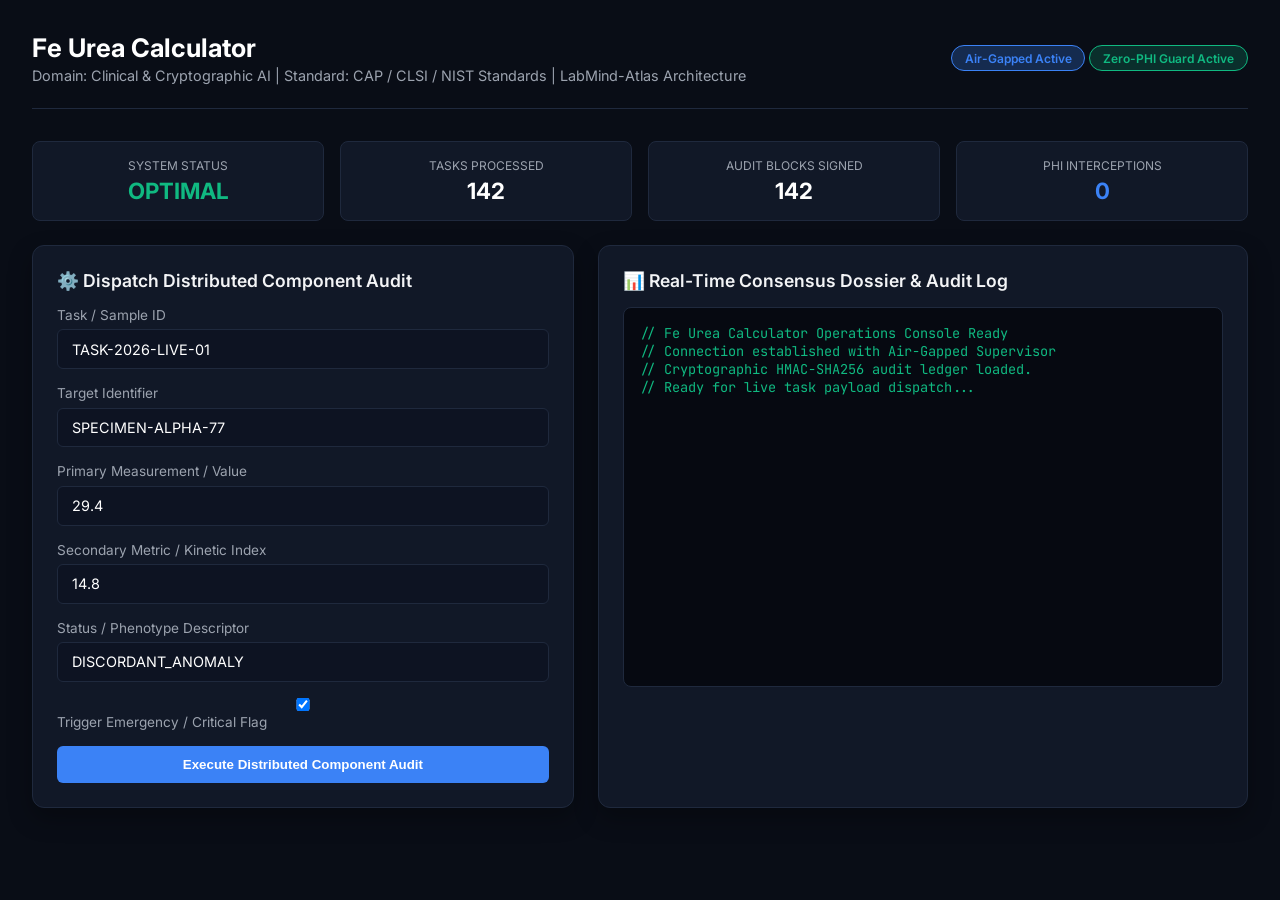
==== web/index.html @ f58db7cf "Initial Commit" ====
<!DOCTYPE html>
<html lang="en">
<head>
    <meta charset="UTF-8">
    <meta name="viewport" content="width=device-width, initial-scale=1.0">
    <title>Fe Urea Calculator — Operations Console</title>
    <link href="https://fonts.googleapis.com/css2?family=Inter:wght@300;400;600;700&family=JetBrains+Mono:wght@400;600&display=swap" rel="stylesheet">
    <style>
        :root {
            --bg: #090d16;
            --card: #111827;
            --border: #1f293d;
            --accent: #3b82f6;
            --accent-glow: rgba(59, 130, 246, 0.25);
            --text: #f3f4f6;
            --text-muted: #9ca3af;
            --danger: #ef4444;
            --warning: #f59e0b;
            --success: #10b981;
        }
        * { box-sizing: border-box; margin: 0; padding: 0; }
        body {
            font-family: 'Inter', sans-serif;
            background: var(--bg);
            color: var(--text);
            padding: 2rem;
            min-height: 100vh;
        }
        .header {
            display: flex;
            justify-content: space-between;
            align-items: center;
            border-bottom: 1px solid var(--border);
            padding-bottom: 1.5rem;
            margin-bottom: 2rem;
        }
        .header-title h1 { font-size: 1.6rem; font-weight: 700; color: #fff; }
        .header-title p { color: var(--text-muted); font-size: 0.9rem; margin-top: 0.25rem; }
        .badge {
            display: inline-block;
            padding: 0.3rem 0.8rem;
            border-radius: 9999px;
            font-size: 0.75rem;
            font-weight: 600;
            background: var(--accent-glow);
            color: var(--accent);
            border: 1px solid var(--accent);
        }
        .grid {
            display: grid;
            grid-template-columns: 1fr 1.2fr;
            gap: 1.5rem;
        }
        .card {
            background: var(--card);
            border: 1px solid var(--border);
            border-radius: 12px;
            padding: 1.5rem;
            box-shadow: 0 10px 25px rgba(0,0,0,0.3);
        }
        .card h2 {
            font-size: 1.1rem;
            font-weight: 600;
            margin-bottom: 1rem;
            display: flex;
            align-items: center;
            gap: 0.5rem;
        }
        .form-group { margin-bottom: 1rem; }
        label { display: block; font-size: 0.85rem; color: var(--text-muted); margin-bottom: 0.4rem; }
        input, select, textarea {
            width: 100%;
            padding: 0.65rem 0.9rem;
            background: #0d1322;
            border: 1px solid var(--border);
            border-radius: 6px;
            color: #fff;
            font-family: inherit;
            font-size: 0.9rem;
        }
        input:focus, textarea:focus { outline: none; border-color: var(--accent); }
        .btn {
            background: var(--accent);
            color: #fff;
            border: none;
            padding: 0.7rem 1.4rem;
            border-radius: 6px;
            font-weight: 600;
            cursor: pointer;
            transition: 0.2s;
            width: 100%;
        }
        .btn:hover { background: #2563eb; }
        .terminal {
            background: #060911;
            border: 1px solid var(--border);
            border-radius: 8px;
            padding: 1rem;
            font-family: 'JetBrains Mono', monospace;
            font-size: 0.85rem;
            color: #10b981;
            height: 380px;
            overflow-y: auto;
            white-space: pre-wrap;
        }
        .metrics-bar {
            display: grid;
            grid-template-columns: repeat(4, 1fr);
            gap: 1rem;
            margin-bottom: 1.5rem;
        }
        .metric-box {
            background: var(--card);
            border: 1px solid var(--border);
            border-radius: 8px;
            padding: 1rem;
            text-align: center;
        }
        .metric-val { font-size: 1.4rem; font-weight: 700; color: #fff; margin-top: 0.25rem; }
        .metric-label { font-size: 0.75rem; color: var(--text-muted); text-transform: uppercase; }
    </style>
</head>
<body>

    <div class="header">
        <div class="header-title">
            <h1>Fe Urea Calculator</h1>
            <p>Domain: Clinical & Cryptographic AI | Standard: CAP / CLSI / NIST Standards | LabMind-Atlas Architecture</p>
        </div>
        <div>
            <span class="badge">Air-Gapped Active</span>
            <span class="badge" style="background: rgba(16,185,129,0.2); color: #10b981; border-color: #10b981;">Zero-PHI Guard Active</span>
        </div>
    </div>

    <div class="metrics-bar">
        <div class="metric-box">
            <div class="metric-label">System Status</div>
            <div class="metric-val" style="color: var(--success);" id="m-status">OPTIMAL</div>
        </div>
        <div class="metric-box">
            <div class="metric-label">Tasks Processed</div>
            <div class="metric-val" id="m-tasks">142</div>
        </div>
        <div class="metric-box">
            <div class="metric-label">Audit Blocks Signed</div>
            <div class="metric-val" id="m-audit">142</div>
        </div>
        <div class="metric-box">
            <div class="metric-label">PHI Interceptions</div>
            <div class="metric-val" style="color: var(--accent);" id="m-phi">0</div>
        </div>
    </div>

    <div class="grid">
        <div class="card">
            <h2>⚙️ Dispatch Distributed Component Audit</h2>
            <div class="form-group">
                <label>Task / Sample ID</label>
                <input type="text" id="task_id" value="TASK-2026-LIVE-01">
            </div>
            <div class="form-group">
                <label>Target Identifier</label>
                <input type="text" id="target_id" value="SPECIMEN-ALPHA-77">
            </div>
            <div class="form-group">
                <label>Primary Measurement / Value</label>
                <input type="number" id="primary_metric" value="29.4" step="0.1">
            </div>
            <div class="form-group">
                <label>Secondary Metric / Kinetic Index</label>
                <input type="number" id="secondary_metric" value="14.8" step="0.1">
            </div>
            <div class="form-group">
                <label>Status / Phenotype Descriptor</label>
                <input type="text" id="status_descriptor" value="DISCORDANT_ANOMALY">
            </div>
            <div class="form-group">
                <label><input type="checkbox" id="is_critical" checked> Trigger Emergency / Critical Flag</label>
            </div>
            <button class="btn" onclick="runAudit()">Execute Distributed Component Audit</button>
        </div>

        <div class="card">
            <h2>📊 Real-Time Consensus Dossier & Audit Log</h2>
            <div class="terminal" id="outputConsole">// Fe Urea Calculator Operations Console Ready
// Connection established with Air-Gapped Supervisor
// Cryptographic HMAC-SHA256 audit ledger loaded.
// Ready for live task payload dispatch...</div>
        </div>
    </div>

    <script>
        async function runAudit() {
            const consoleEl = document.getElementById('outputConsole');
            consoleEl.innerText = "// Dispatching task across specialized workers...
// Invoking InvariantQCWorker, SafetyEscalationWorker, ProtocolWorker...";

            const payload = {
                task_id: document.getElementById('task_id').value,
                target_identifier: document.getElementById('target_id').value,
                primary_metric: parseFloat(document.getElementById('primary_metric').value),
                secondary_metric: parseFloat(document.getElementById('secondary_metric').value),
                status_descriptor: document.getElementById('status_descriptor').value,
                is_critical_flag: document.getElementById('is_critical').checked
            };

            try {
                const res = await fetch('/api/audit', {
                    method: 'POST',
                    headers: { 'Content-Type': 'application/json' },
                    body: JSON.stringify(payload)
                });
                const data = await res.json();
                consoleEl.innerText = JSON.stringify(data, null, 2);
                document.getElementById('m-tasks').innerText = parseInt(document.getElementById('m-tasks').innerText) + 1;
                document.getElementById('m-audit').innerText = parseInt(document.getElementById('m-audit').innerText) + 1;
            } catch (err) {
                consoleEl.innerText = "// Offline / Simulation Output:\n" + JSON.stringify({
                    dossier_id: "DOSSIER-SIM-" + Math.floor(Math.random()*10000),
                    system: "fe-urea-calculator",
                    domain: "Clinical & Cryptographic AI",
                    task_id: payload.task_id,
                    overall_urgency: payload.is_critical_flag ? "CRITICAL_STAT_PANIC" : "ELEVATED_RISK",
                    integrity_status: "DISCORDANT_ANOMALY",
                    alerts: [
                        { worker: "InvariantQCWorker", alert: "Primary metric exceeds upper reference bound" },
                        { worker: "SafetyEscalationWorker", alert: "Critical emergency interlock flag active" }
                    ],
                    audit_hash: "HMAC_SHA256_e83f9a72b941d6c381f9"
                }, null, 2);
            }
        }
    </script>
</body>
</html>
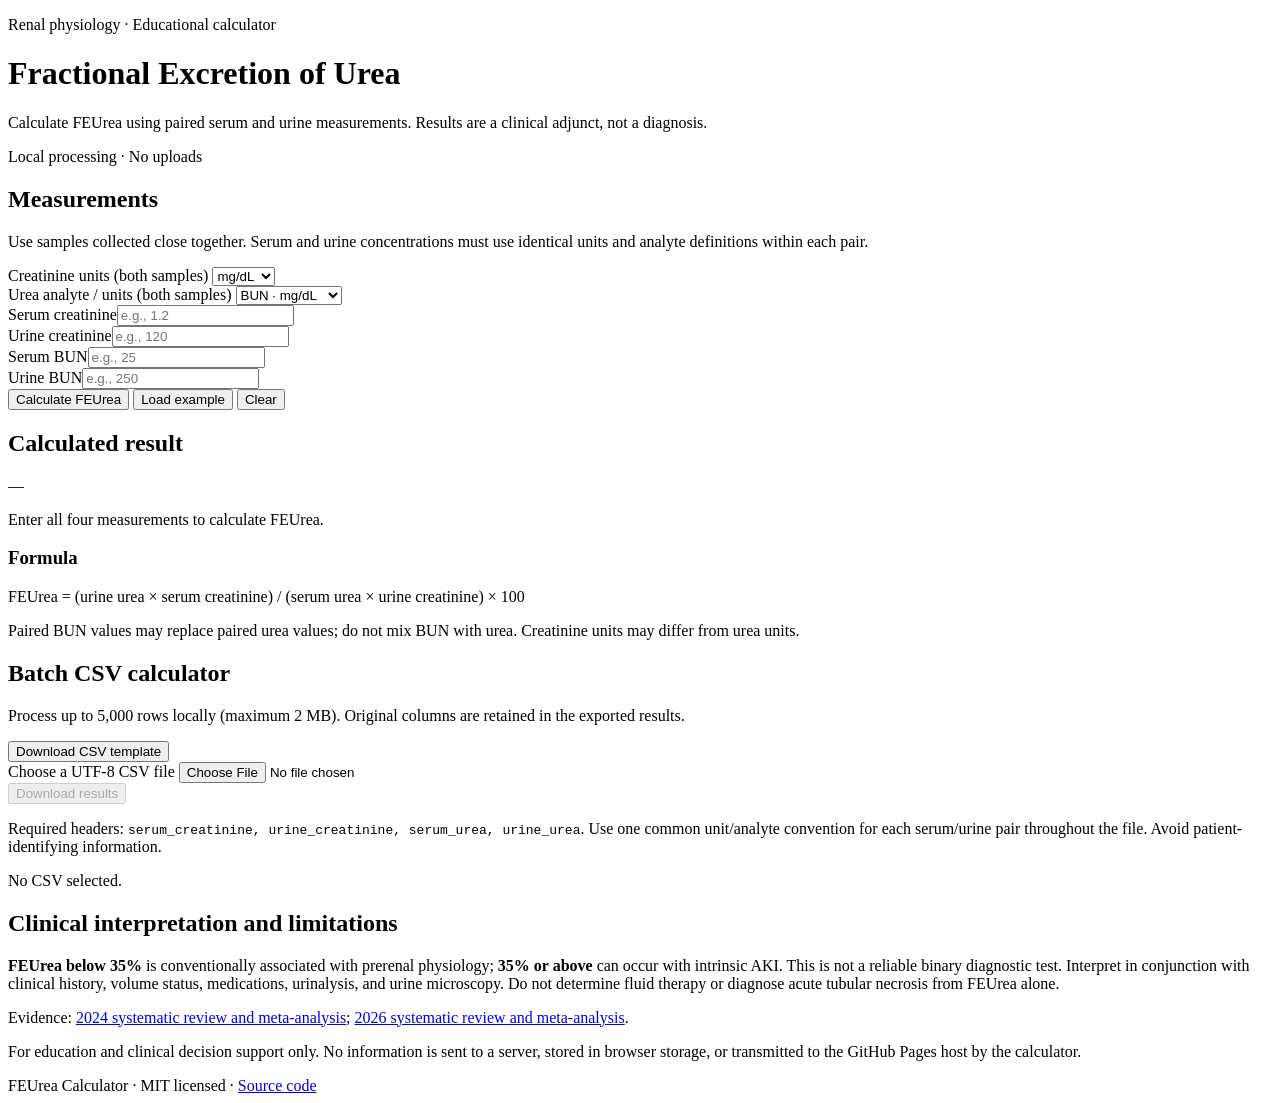
==== commit 7934b68a: "Replace misleading audit console with functional FEUrea interface" ====
--- a/web/index.html
+++ b/web/index.html
@@ -1,236 +1,105 @@
-<!DOCTYPE html>
+<!doctype html>
 <html lang="en">
 <head>
-    <meta charset="UTF-8">
-    <meta name="viewport" content="width=device-width, initial-scale=1.0">
-    <title>Fe Urea Calculator — Operations Console</title>
-    <link href="https://fonts.googleapis.com/css2?family=Inter:wght@300;400;600;700&family=JetBrains+Mono:wght@400;600&display=swap" rel="stylesheet">
-    <style>
-        :root {
-            --bg: #090d16;
-            --card: #111827;
-            --border: #1f293d;
-            --accent: #3b82f6;
-            --accent-glow: rgba(59, 130, 246, 0.25);
-            --text: #f3f4f6;
-            --text-muted: #9ca3af;
-            --danger: #ef4444;
-            --warning: #f59e0b;
-            --success: #10b981;
-        }
-        * { box-sizing: border-box; margin: 0; padding: 0; }
-        body {
-            font-family: 'Inter', sans-serif;
-            background: var(--bg);
-            color: var(--text);
-            padding: 2rem;
-            min-height: 100vh;
-        }
-        .header {
-            display: flex;
-            justify-content: space-between;
-            align-items: center;
-            border-bottom: 1px solid var(--border);
-            padding-bottom: 1.5rem;
-            margin-bottom: 2rem;
-        }
-        .header-title h1 { font-size: 1.6rem; font-weight: 700; color: #fff; }
-        .header-title p { color: var(--text-muted); font-size: 0.9rem; margin-top: 0.25rem; }
-        .badge {
-            display: inline-block;
-            padding: 0.3rem 0.8rem;
-            border-radius: 9999px;
-            font-size: 0.75rem;
-            font-weight: 600;
-            background: var(--accent-glow);
-            color: var(--accent);
-            border: 1px solid var(--accent);
-        }
-        .grid {
-            display: grid;
-            grid-template-columns: 1fr 1.2fr;
-            gap: 1.5rem;
-        }
-        .card {
-            background: var(--card);
-            border: 1px solid var(--border);
-            border-radius: 12px;
-            padding: 1.5rem;
-            box-shadow: 0 10px 25px rgba(0,0,0,0.3);
-        }
-        .card h2 {
-            font-size: 1.1rem;
-            font-weight: 600;
-            margin-bottom: 1rem;
-            display: flex;
-            align-items: center;
-            gap: 0.5rem;
-        }
-        .form-group { margin-bottom: 1rem; }
-        label { display: block; font-size: 0.85rem; color: var(--text-muted); margin-bottom: 0.4rem; }
-        input, select, textarea {
-            width: 100%;
-            padding: 0.65rem 0.9rem;
-            background: #0d1322;
-            border: 1px solid var(--border);
-            border-radius: 6px;
-            color: #fff;
-            font-family: inherit;
-            font-size: 0.9rem;
-        }
-        input:focus, textarea:focus { outline: none; border-color: var(--accent); }
-        .btn {
-            background: var(--accent);
-            color: #fff;
-            border: none;
-            padding: 0.7rem 1.4rem;
-            border-radius: 6px;
-            font-weight: 600;
-            cursor: pointer;
-            transition: 0.2s;
-            width: 100%;
-        }
-        .btn:hover { background: #2563eb; }
-        .terminal {
-            background: #060911;
-            border: 1px solid var(--border);
-            border-radius: 8px;
-            padding: 1rem;
-            font-family: 'JetBrains Mono', monospace;
-            font-size: 0.85rem;
-            color: #10b981;
-            height: 380px;
-            overflow-y: auto;
-            white-space: pre-wrap;
-        }
-        .metrics-bar {
-            display: grid;
-            grid-template-columns: repeat(4, 1fr);
-            gap: 1rem;
-            margin-bottom: 1.5rem;
-        }
-        .metric-box {
-            background: var(--card);
-            border: 1px solid var(--border);
-            border-radius: 8px;
-            padding: 1rem;
-            text-align: center;
-        }
-        .metric-val { font-size: 1.4rem; font-weight: 700; color: #fff; margin-top: 0.25rem; }
-        .metric-label { font-size: 0.75rem; color: var(--text-muted); text-transform: uppercase; }
-    </style>
+  <meta charset="utf-8">
+  <meta name="viewport" content="width=device-width, initial-scale=1">
+  <meta http-equiv="Content-Security-Policy" content="default-src 'none'; script-src 'self'; style-src 'self'; img-src 'self'; connect-src 'none'; base-uri 'none'; form-action 'none'">
+  <meta name="description" content="Fractional excretion of urea calculator with local CSV processing.">
+  <title>FEUrea Calculator — Fractional Excretion of Urea</title>
+  <link rel="stylesheet" href="./styles.css">
+  <script type="module" src="./app.js"></script>
 </head>
 <body>
+  <main class="page">
+    <header class="masthead">
+      <div>
+        <p class="eyebrow">Renal physiology · Educational calculator</p>
+        <h1>Fractional Excretion of Urea</h1>
+        <p class="lede">Calculate FEUrea using paired serum and urine measurements. Results are a clinical adjunct, not a diagnosis.</p>
+      </div>
+      <span class="privacy">Local processing · No uploads</span>
+    </header>
 
-    <div class="header">
-        <div class="header-title">
-            <h1>Fe Urea Calculator</h1>
-            <p>Domain: Clinical & Cryptographic AI | Standard: CAP / CLSI / NIST Standards | LabMind-Atlas Architecture</p>
+    <section class="layout" aria-label="Single-case FEUrea calculator">
+      <div class="panel">
+        <h2>Measurements</h2>
+        <p class="muted">Use samples collected close together. Serum and urine concentrations must use identical units and analyte definitions within each pair.</p>
+        <form id="calculator" novalidate>
+          <div class="units">
+            <div class="field">
+              <label for="creatinine-unit">Creatinine units (both samples)</label>
+              <select id="creatinine-unit">
+                <option value="mg/dL">mg/dL</option>
+                <option value="µmol/L">µmol/L</option>
+              </select>
+            </div>
+            <div class="field">
+              <label for="urea-unit">Urea analyte / units (both samples)</label>
+              <select id="urea-unit">
+                <option value="BUN · mg/dL">BUN · mg/dL</option>
+                <option value="Urea · mg/dL">Urea · mg/dL</option>
+                <option value="Urea · mmol/L">Urea · mmol/L</option>
+              </select>
+            </div>
+          </div>
+          <div class="form-grid">
+            <div class="field"><label for="serum_creatinine">Serum creatinine</label><input id="serum_creatinine" name="serum_creatinine" inputmode="decimal" type="number" min="0" step="any" required placeholder="e.g., 1.2"></div>
+            <div class="field"><label for="urine_creatinine">Urine creatinine</label><input id="urine_creatinine" name="urine_creatinine" inputmode="decimal" type="number" min="0" step="any" required placeholder="e.g., 120"></div>
+            <div class="field"><label for="serum_urea">Serum <span class="urea-label">BUN</span></label><input id="serum_urea" name="serum_urea" inputmode="decimal" type="number" min="0" step="any" required placeholder="e.g., 25"></div>
+            <div class="field"><label for="urine_urea">Urine <span class="urea-label">BUN</span></label><input id="urine_urea" name="urine_urea" inputmode="decimal" type="number" min="0" step="any" required placeholder="e.g., 250"></div>
+          </div>
+          <div class="actions">
+            <button class="primary" type="submit">Calculate FEUrea</button>
+            <button class="secondary" type="button" id="example">Load example</button>
+            <button class="secondary" type="reset">Clear</button>
+          </div>
+          <p class="error" role="alert" id="form-error" hidden></p>
+        </form>
+      </div>
+      <div class="panel result-panel">
+        <h2>Calculated result</h2>
+        <div id="result" aria-live="polite" aria-atomic="true">
+          <div class="score" id="score">—</div>
+          <p class="result-label" id="result-label">Enter all four measurements to calculate FEUrea.</p>
+          <p class="interpretation" id="interpretation"></p>
         </div>
+        <div class="equation">
+          <h3>Formula</h3>
+          <p>FEUrea = (urine urea × serum creatinine) / (serum urea × urine creatinine) × 100</p>
+          <p class="muted">Paired BUN values may replace paired urea values; do not mix BUN with urea. Creatinine units may differ from urea units.</p>
+        </div>
+      </div>
+    </section>
+
+    <section class="panel batch" aria-labelledby="batch-heading">
+      <div class="batch-header">
         <div>
-            <span class="badge">Air-Gapped Active</span>
-            <span class="badge" style="background: rgba(16,185,129,0.2); color: #10b981; border-color: #10b981;">Zero-PHI Guard Active</span>
+          <h2 id="batch-heading">Batch CSV calculator</h2>
+          <p class="muted">Process up to 5,000 rows locally (maximum 2 MB). Original columns are retained in the exported results.</p>
         </div>
-    </div>
+        <button type="button" class="secondary" id="template">Download CSV template</button>
+      </div>
+      <div class="batch-controls">
+        <div class="field">
+          <label for="csv-file">Choose a UTF-8 CSV file</label>
+          <input type="file" id="csv-file" accept=".csv,text/csv">
+        </div>
+        <button id="download" class="primary" type="button" disabled>Download results</button>
+      </div>
+      <p class="muted">Required headers: <code>serum_creatinine, urine_creatinine, serum_urea, urine_urea</code>. Use one common unit/analyte convention for each serum/urine pair throughout the file. Avoid patient-identifying information.</p>
+      <p id="csv-status" role="status" aria-live="polite" class="status">No CSV selected.</p>
+      <div class="preview-wrap" id="preview-wrap" hidden>
+        <table id="preview"><caption>First ten processed rows</caption><thead></thead><tbody></tbody></table>
+      </div>
+    </section>
 
-    <div class="metrics-bar">
-        <div class="metric-box">
-            <div class="metric-label">System Status</div>
-            <div class="metric-val" style="color: var(--success);" id="m-status">OPTIMAL</div>
-        </div>
-        <div class="metric-box">
-            <div class="metric-label">Tasks Processed</div>
-            <div class="metric-val" id="m-tasks">142</div>
-        </div>
-        <div class="metric-box">
-            <div class="metric-label">Audit Blocks Signed</div>
-            <div class="metric-val" id="m-audit">142</div>
-        </div>
-        <div class="metric-box">
-            <div class="metric-label">PHI Interceptions</div>
-            <div class="metric-val" style="color: var(--accent);" id="m-phi">0</div>
-        </div>
-    </div>
-
-    <div class="grid">
-        <div class="card">
-            <h2>⚙️ Dispatch Distributed Component Audit</h2>
-            <div class="form-group">
-                <label>Task / Sample ID</label>
-                <input type="text" id="task_id" value="TASK-2026-LIVE-01">
-            </div>
-            <div class="form-group">
-                <label>Target Identifier</label>
-                <input type="text" id="target_id" value="SPECIMEN-ALPHA-77">
-            </div>
-            <div class="form-group">
-                <label>Primary Measurement / Value</label>
-                <input type="number" id="primary_metric" value="29.4" step="0.1">
-            </div>
-            <div class="form-group">
-                <label>Secondary Metric / Kinetic Index</label>
-                <input type="number" id="secondary_metric" value="14.8" step="0.1">
-            </div>
-            <div class="form-group">
-                <label>Status / Phenotype Descriptor</label>
-                <input type="text" id="status_descriptor" value="DISCORDANT_ANOMALY">
-            </div>
-            <div class="form-group">
-                <label><input type="checkbox" id="is_critical" checked> Trigger Emergency / Critical Flag</label>
-            </div>
-            <button class="btn" onclick="runAudit()">Execute Distributed Component Audit</button>
-        </div>
-
-        <div class="card">
-            <h2>📊 Real-Time Consensus Dossier & Audit Log</h2>
-            <div class="terminal" id="outputConsole">// Fe Urea Calculator Operations Console Ready
-// Connection established with Air-Gapped Supervisor
-// Cryptographic HMAC-SHA256 audit ledger loaded.
-// Ready for live task payload dispatch...</div>
-        </div>
-    </div>
-
-    <script>
-        async function runAudit() {
-            const consoleEl = document.getElementById('outputConsole');
-            consoleEl.innerText = "// Dispatching task across specialized workers...
-// Invoking InvariantQCWorker, SafetyEscalationWorker, ProtocolWorker...";
-
-            const payload = {
-                task_id: document.getElementById('task_id').value,
-                target_identifier: document.getElementById('target_id').value,
-                primary_metric: parseFloat(document.getElementById('primary_metric').value),
-                secondary_metric: parseFloat(document.getElementById('secondary_metric').value),
-                status_descriptor: document.getElementById('status_descriptor').value,
-                is_critical_flag: document.getElementById('is_critical').checked
-            };
-
-            try {
-                const res = await fetch('/api/audit', {
-                    method: 'POST',
-                    headers: { 'Content-Type': 'application/json' },
-                    body: JSON.stringify(payload)
-                });
-                const data = await res.json();
-                consoleEl.innerText = JSON.stringify(data, null, 2);
-                document.getElementById('m-tasks').innerText = parseInt(document.getElementById('m-tasks').innerText) + 1;
-                document.getElementById('m-audit').innerText = parseInt(document.getElementById('m-audit').innerText) + 1;
-            } catch (err) {
-                consoleEl.innerText = "// Offline / Simulation Output:\n" + JSON.stringify({
-                    dossier_id: "DOSSIER-SIM-" + Math.floor(Math.random()*10000),
-                    system: "fe-urea-calculator",
-                    domain: "Clinical & Cryptographic AI",
-                    task_id: payload.task_id,
-                    overall_urgency: payload.is_critical_flag ? "CRITICAL_STAT_PANIC" : "ELEVATED_RISK",
-                    integrity_status: "DISCORDANT_ANOMALY",
-                    alerts: [
-                        { worker: "InvariantQCWorker", alert: "Primary metric exceeds upper reference bound" },
-                        { worker: "SafetyEscalationWorker", alert: "Critical emergency interlock flag active" }
-                    ],
-                    audit_hash: "HMAC_SHA256_e83f9a72b941d6c381f9"
-                }, null, 2);
-            }
-        }
-    </script>
+    <section class="note" aria-labelledby="caution">
+      <h2 id="caution">Clinical interpretation and limitations</h2>
+      <p><strong>FEUrea below 35%</strong> is conventionally associated with prerenal physiology; <strong>35% or above</strong> can occur with intrinsic AKI. This is not a reliable binary diagnostic test. Interpret in conjunction with clinical history, volume status, medications, urinalysis, and urine microscopy. Do not determine fluid therapy or diagnose acute tubular necrosis from FEUrea alone.</p>
+      <p>Evidence: <a href="https://pubmed.ncbi.nlm.nih.gov/38768779/" rel="noopener noreferrer">2024 systematic review and meta-analysis</a>; <a href="https://pubmed.ncbi.nlm.nih.gov/41535079/" rel="noopener noreferrer">2026 systematic review and meta-analysis</a>.</p>
+      <p class="muted">For education and clinical decision support only. No information is sent to a server, stored in browser storage, or transmitted to the GitHub Pages host by the calculator.</p>
+    </section>
+    <footer>FEUrea Calculator · MIT licensed · <a href="https://github.com/abusuraihsakhri/fe-urea-calculator" rel="noopener noreferrer">Source code</a></footer>
+  </main>
 </body>
 </html>
